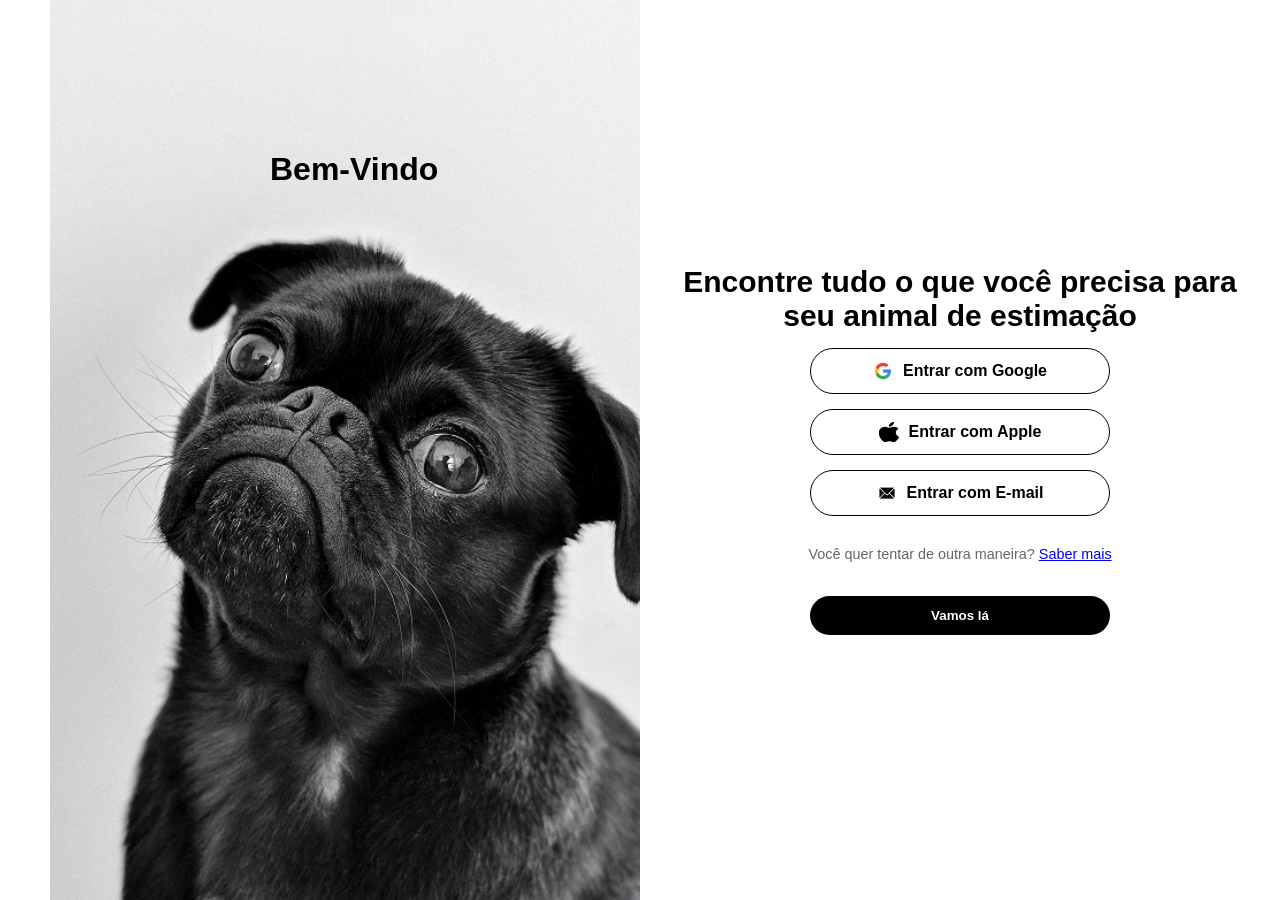
==== AULA_05/index.html @ 5f1068b2 "aula_05" ====
<!DOCTYPE html>
<html lang="pt-br">
<head>
    <meta charset="UTF-8">
    <title>Pug</title>
    <link rel="stylesheet" href="style.css">
</head>

<body>
    <div class="lado-esquerdo">
        <h1 class="fala-pug">Bem-Vindo</h1>
    </div>

    <div class="lado-direito">
        <div class="conteudo-centralizado">
            <h1 class="texto-grande">
                Encontre tudo o que você precisa para seu animal de estimação
            </h1>

            <div class="botao">
                <img src="google.png" class="icone"> Entrar com Google
            </div>

            <div class="botao">
                <img src="apple.png" class="icone"> Entrar com Apple
            </div>

            <div class="botao">
                <img src="email.png" class="icone"> Entrar com E-mail
            </div>

            <p class="texto-ajuda">
                Você quer tentar de outra maneira?
                <a href="#">Saber mais</a>
            </p>

            <button class="botao-destaque">Vamos lá</button>
        </div>
    </div>
</body>
</html>
---- AULA_05/style.css ----
body {
    margin: 0;
    display: flex;
    height: 100vh;
    font-family: sans-serif;
    background-color: white;
}

.lado-esquerdo {
    flex: 1;
    position: relative;
    background-image: url("pug.png");
    background-repeat: no-repeat;
    background-size: 650px;
    background-position: 50px center;
}

.fala-pug {
    position: absolute;
    top: 130px;
    left: 270px;
    font-size: 2rem;
    color: black;
    font-weight: bold;
}

.lado-direito {
    flex: 1;
    display: flex;
    justify-content: center; 
    align-items: center; 
    background-color: white;
}

.conteudo-centralizado {
    width: 100%;
    max-width: 600px; 
    display: flex;
    flex-direction: column;
    align-items: center;
    gap: 15px;
}

.texto-grande {
    font-size: 30px;
    text-align: center;
    margin: 0;
    font-weight: bold;
}

.botao, .botao-destaque {
    width: 300px;
    padding: 12px;
    border-radius: 25px;
    text-align: center;
    font-weight: bold;
    cursor: pointer;
    box-sizing: border-box;
}

.botao {
    border: 1px solid #000;
    display: flex;
    align-items: center;
    justify-content: center;
    gap: 10px;
}

.botao-destaque {
    border: none;
    background-color: #000;
    color: white;
    margin-top: 5px;
}

.icone {
    width: 20px;
    height: 20px;
}

.texto-ajuda {
    font-size: 0.9rem;
    color: #666;
}
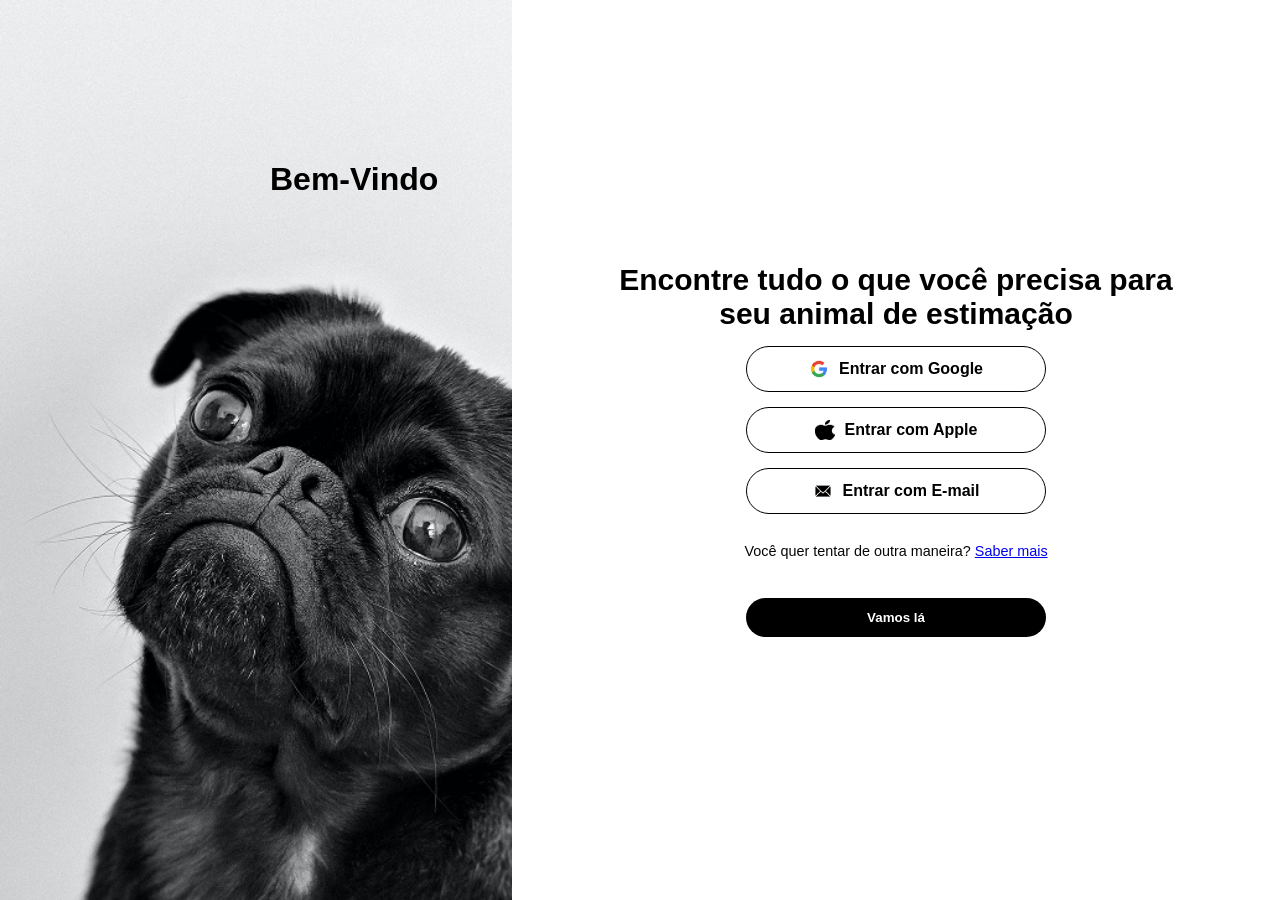
==== commit 65f084b2: "update" ====
--- a/AULA_05/index.html
+++ b/AULA_05/index.html
@@ -17,17 +17,20 @@
                 Encontre tudo o que você precisa para seu animal de estimação
             </h1>
 
-            <div class="botao">
-                <img src="google.png" class="icone"> Entrar com Google
-            </div>
+            <button class="botao">
+    <img src="google.png" class="icone">
+    Entrar com Google
+</button>
 
-            <div class="botao">
-                <img src="apple.png" class="icone"> Entrar com Apple
-            </div>
+<button class="botao">
+    <img src="apple.png" class="icone">
+    Entrar com Apple
+</button>
 
-            <div class="botao">
-                <img src="email.png" class="icone"> Entrar com E-mail
-            </div>
+<button class="botao">
+    <img src="email.png" class="icone">
+    Entrar com E-mail
+</button>
 
             <p class="texto-ajuda">
                 Você quer tentar de outra maneira?
--- a/AULA_05/style.css
+++ b/AULA_05/style.css
@@ -4,21 +4,21 @@
     display: flex;
     height: 100vh;
     font-family: sans-serif;
-    background-color: white;
+    background-color: rgb(255, 255, 255);
 }
 
 .lado-esquerdo {
-    flex: 1;
-    position: relative;
+    width: 40%;
     background-image: url("pug.png");
     background-repeat: no-repeat;
-    background-size: 650px;
-    background-position: 50px center;
+    background-size: 700px;
+    background-position:top left;
+
 }
 
 .fala-pug {
     position: absolute;
-    top: 130px;
+    top: 140px;
     left: 270px;
     font-size: 2rem;
     color: black;
@@ -26,9 +26,9 @@
 }
 
 .lado-direito {
-    flex: 1;
+    width: 60%;
     display: flex;
-    justify-content: center; 
+    justify-content:center; 
     align-items: center; 
     background-color: white;
 }
@@ -60,18 +60,30 @@
 }
 
 .botao {
+    width: 300px;
+    padding: 12px;
     border: 1px solid #000;
+    border-radius: 25px;
+    background: white;
     display: flex;
     align-items: center;
     justify-content: center;
     gap: 10px;
+    font-weight: bold;
+    cursor: pointer;
+    box-sizing: border-box;
+    font-size: 16px;
+}
+
+.botao:hover {
+    background-color: #f2f2f2;
 }
 
 .botao-destaque {
     border: none;
     background-color: #000;
     color: white;
-    margin-top: 5px;
+    margin-top: 10px;
 }
 
 .icone {
@@ -81,5 +93,6 @@
 
 .texto-ajuda {
     font-size: 0.9rem;
-    color: #666;
+    color: #070707;
+    text-decoration: none;
 }
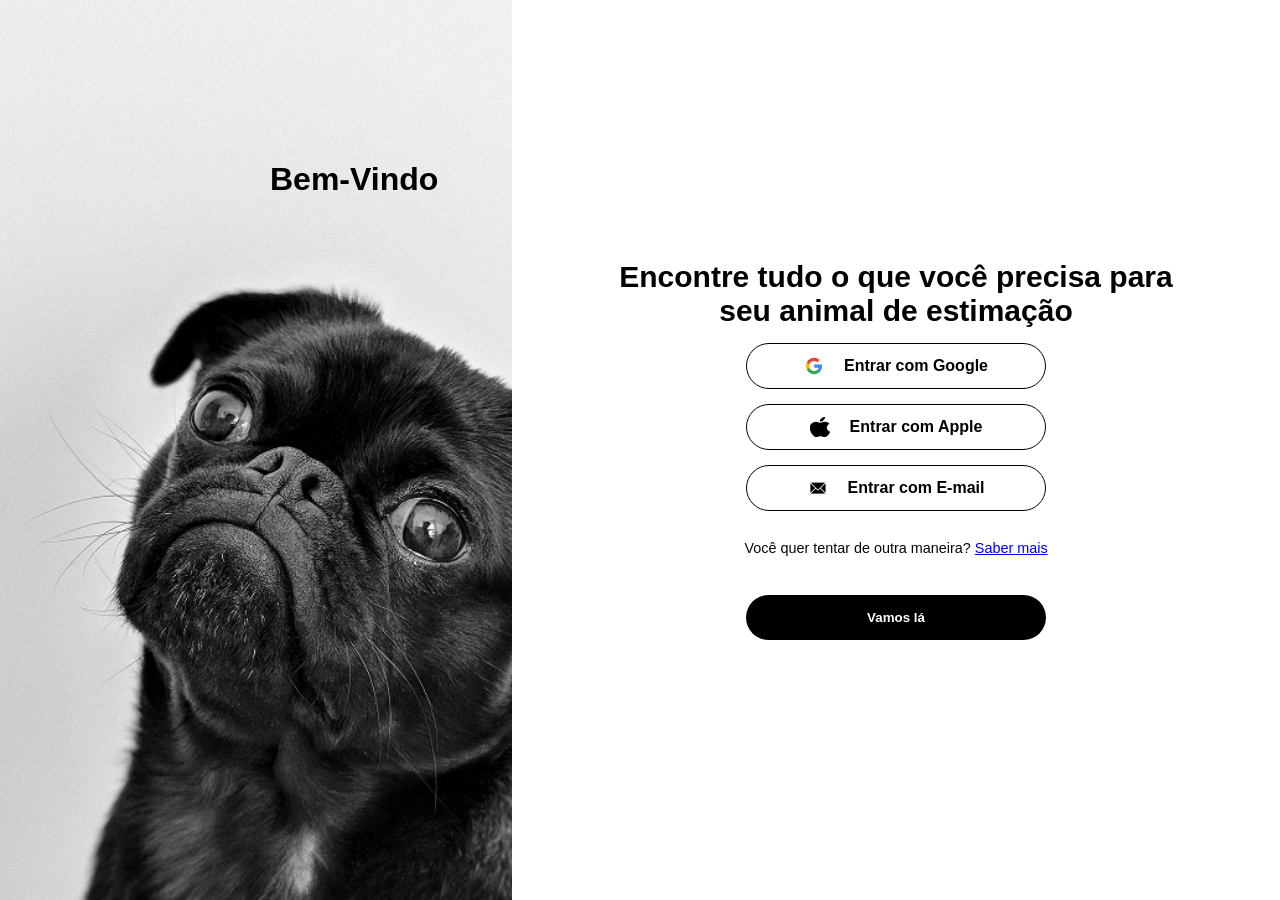
==== commit fd2ef841: "upds" ====
--- a/AULA_05/index.html
+++ b/AULA_05/index.html
@@ -23,7 +23,7 @@
 </button>
 
 <button class="botao">
-    <img src="apple.png" class="icone">
+    <img src="apple.png" class="icone-apple">
     Entrar com Apple
 </button>
 
@@ -37,7 +37,9 @@
                 <a href="#">Saber mais</a>
             </p>
 
+            <a href="home.html">
             <button class="botao-destaque">Vamos lá</button>
+            </a>
         </div>
     </div>
 </body>
--- a/AULA_05/style.css
+++ b/AULA_05/style.css
@@ -13,7 +13,6 @@
     background-repeat: no-repeat;
     background-size: 700px;
     background-position:top left;
-
 }
 
 .fala-pug {
@@ -51,7 +50,7 @@
 
 .botao, .botao-destaque {
     width: 300px;
-    padding: 12px;
+    padding: 15px;
     border-radius: 25px;
     text-align: center;
     font-weight: bold;
@@ -64,19 +63,31 @@
     padding: 12px;
     border: 1px solid #000;
     border-radius: 25px;
-    background: white;
+    background: rgb(255, 255, 255);
     display: flex;
     align-items: center;
     justify-content: center;
-    gap: 10px;
+    gap: 20px;
     font-weight: bold;
     cursor: pointer;
     box-sizing: border-box;
     font-size: 16px;
+    transition: 1.5s ease;
+    cursor: pointer;
+}
+
+.icone-apple{
+    width: 20px;
+    height: 20px;
 }
 
 .botao:hover {
-    background-color: #f2f2f2;
+    background-color: black;
+    color: aliceblue;
+}
+
+.botao:hover img {
+    filter: brightness(0) invert(1);
 }
 
 .botao-destaque {
@@ -84,6 +95,14 @@
     background-color: #000;
     color: white;
     margin-top: 10px;
+    transition: 1.5s ease;
+    cursor: pointer;
+}
+
+.botao-destaque:hover {
+    background-color: aliceblue;
+    color: #000;
+    border: 2px solid black;
 }
 
 .icone {
